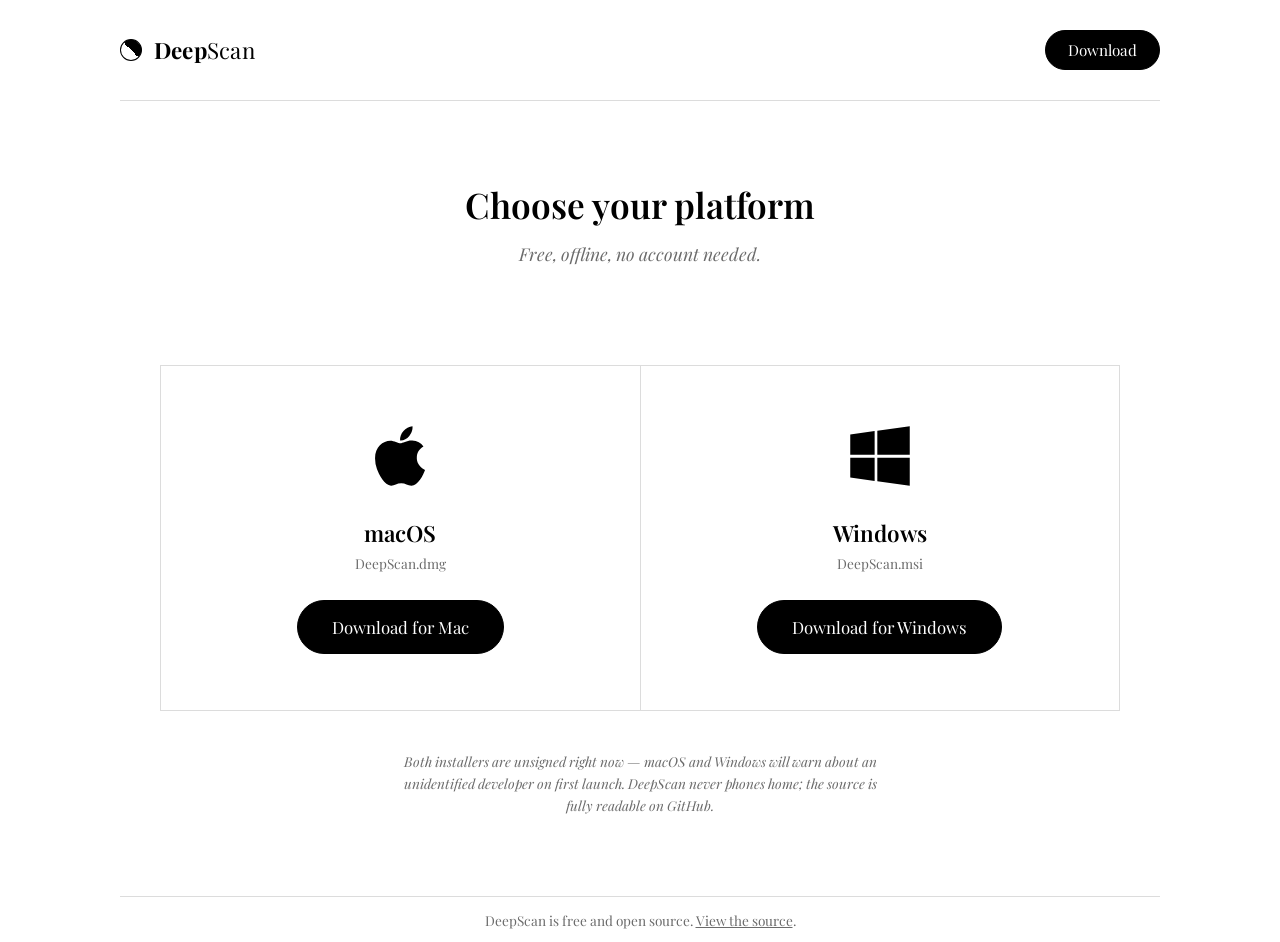
==== download.html @ e8c1fde6 "Add DeepScan showcase site: home + download pages Static black-and-white marketing site, separate fr" ====
<!DOCTYPE html>
<html lang="en">
<head>
<meta charset="UTF-8" />
<meta name="viewport" content="width=device-width, initial-scale=1.0" />
<title>Download DeepScan</title>
<meta name="description" content="Download DeepScan for macOS or Windows — free, local, offline file search." />

<link rel="icon" href="data:image/svg+xml,%3Csvg xmlns='http://www.w3.org/2000/svg' viewBox='0 0 32 32'%3E%3Ccircle cx='16' cy='16' r='14' fill='white' stroke='black' stroke-width='2'/%3E%3Cpath d='M16 2 A14 14 0 0 1 16 30 Z' fill='black'/%3E%3C/svg%3E" />

<link rel="preconnect" href="https://fonts.googleapis.com" />
<link rel="preconnect" href="https://fonts.gstatic.com" crossorigin />
<link href="https://fonts.googleapis.com/css2?family=Playfair+Display:ital,wght@0,400;0,600;0,700;1,400;1,500&display=swap" rel="stylesheet" />
<link rel="stylesheet" href="style.css" />
</head>
<body>

<nav class="site-nav wrap">
  <a class="brand" href="/">
    <span class="glyph" aria-hidden="true"></span>
    <span class="wordmark"><span class="bold">Deep</span><span class="light">Scan</span></span>
  </a>
  <a class="nav-download" href="/download">Download</a>
</nav>

<header class="download-hero wrap">
  <h1>Choose your platform</h1>
  <p>Free, offline, no account needed.</p>
</header>

<section class="wrap">
  <div class="platform-grid">
    <div class="platform-card" id="card-mac">
      <svg class="os-icon" viewBox="0 0 384 512" aria-hidden="true">
        <path fill="black" d="M318.7 268.7c-.2-36.7 16.4-64.4 50-84.8-18.8-26.9-47.2-41.7-84.7-44.6-35.5-2.8-74.3 20.7-88.5 20.7-15 0-49.4-19.7-76-19.7C63.3 141.2 4 184.8 4 273.5q0 39.3 14.4 81.2c12.8 36.7 59 126.7 107.2 125.2 25.2-.6 43-17.9 75.8-17.9 31.8 0 48.3 17.9 76.4 17.9 48.6-.7 90.4-82.5 102.6-119.3-65.2-30.7-61.7-90-61.7-91.9zm-56.6-164.2c27.3-32.4 24.8-61.9 24-72.5-24.1 1.4-52 16.4-67.9 34.9-17.5 19.8-27.8 44.3-25.6 71.9 26.1 2 49.9-11.4 69.5-34.3z"/>
      </svg>
      <h2>macOS</h2>
      <p class="os-sub">DeepScan.dmg</p>
      <a class="btn btn-primary" href="https://github.com/izaan-cell/DeepScan/releases/latest/download/DeepScan.dmg">Download for Mac</a>
    </div>

    <div class="platform-card" id="card-windows">
      <svg class="os-icon" viewBox="0 0 448 512" aria-hidden="true">
        <path fill="black" d="M0 93.7l183.6-25.3v177.4H0V93.7zm0 324.6l183.6 25.3V268.4H0v149.9zm203.8 28L448 480V268.4H203.8v177.9zm0-380.6v180.1H448V32L203.8 65.7z"/>
      </svg>
      <h2>Windows</h2>
      <p class="os-sub">DeepScan.msi</p>
      <a class="btn btn-primary" href="https://github.com/izaan-cell/DeepScan/releases/latest/download/DeepScan.msi">Download for Windows</a>
    </div>
  </div>

  <p class="download-note">Both installers are unsigned right now — macOS and Windows will
  warn about an unidentified developer on first launch. DeepScan never phones home; the
  source is fully readable on GitHub.</p>
</section>

<footer class="wrap">
  <p>DeepScan is free and open source. <a href="https://github.com/izaan-cell/DeepScan">View the source</a>.</p>
</footer>

<script src="app.js"></script>
</body>
</html>
---- style.css ----
/* DeepScan showcase site — strict black & white, literary-editorial. */

:root {
  --ink: #000000;
  --paper: #ffffff;
  --rule: #dcdcdc;
  --gray-mid: #6b6b6b;
  --serif: "Playfair Display", Georgia, "Times New Roman", serif;
}

* { box-sizing: border-box; }

html, body {
  margin: 0;
  padding: 0;
  background: var(--paper);
  color: var(--ink);
  font-family: var(--serif);
  -webkit-font-smoothing: antialiased;
}

a { color: inherit; }

.wrap {
  max-width: 1040px;
  margin: 0 auto;
  padding: 0 40px;
}

/* ---------- Nav ---------- */

nav.site-nav {
  display: flex;
  align-items: center;
  justify-content: space-between;
  padding: 30px 0;
  border-bottom: 1px solid var(--rule);
}

.brand {
  display: flex;
  align-items: center;
  gap: 12px;
  text-decoration: none;
}

.brand .glyph {
  width: 22px;
  height: 22px;
  border-radius: 50%;
  border: 1.5px solid var(--ink);
  background: conic-gradient(var(--ink) 0deg 180deg, var(--paper) 180deg 360deg);
  transform: rotate(-45deg);
  flex-shrink: 0;
}

.brand .wordmark {
  font-size: 1.4rem;
  letter-spacing: 0.01em;
}

.brand .wordmark .light { font-weight: 400; }
.brand .wordmark .bold { font-weight: 700; }

.nav-download {
  font-family: var(--serif);
  font-size: 0.95rem;
  padding: 9px 22px;
  border: 1px solid var(--ink);
  background: var(--ink);
  color: var(--paper);
  text-decoration: none;
  border-radius: 999px;
  transition: background-color 0.15s ease, color 0.15s ease;
}

.nav-download:hover {
  background: var(--paper);
  color: var(--ink);
}

/* ---------- Hero ---------- */

.hero {
  padding: 110px 0 90px;
  text-align: center;
}

.hero h1 {
  font-size: 3.4rem;
  font-weight: 600;
  line-height: 1.1;
  margin: 0 0 22px;
  letter-spacing: -0.01em;
}

.hero .lede {
  font-size: 1.3rem;
  font-style: italic;
  color: var(--gray-mid);
  max-width: 560px;
  margin: 0 auto 40px;
  line-height: 1.5;
}

.cta-row {
  display: flex;
  justify-content: center;
  gap: 16px;
}

.btn {
  display: inline-block;
  font-family: var(--serif);
  font-size: 1.05rem;
  padding: 15px 34px;
  text-decoration: none;
  border-radius: 999px;
  border: 1px solid var(--ink);
  transition: background-color 0.15s ease, color 0.15s ease;
}

.btn-primary {
  background: var(--ink);
  color: var(--paper);
}
.btn-primary:hover {
  background: var(--paper);
  color: var(--ink);
}

.btn-secondary {
  background: var(--paper);
  color: var(--ink);
}
.btn-secondary:hover {
  background: var(--ink);
  color: var(--paper);
}

.hero .fine-print {
  margin-top: 22px;
  font-size: 0.85rem;
  color: var(--gray-mid);
  font-style: italic;
}

/* ---------- Feature strip ---------- */

.features {
  border-top: 1px solid var(--rule);
  padding: 80px 0;
  display: grid;
  grid-template-columns: repeat(3, 1fr);
  gap: 48px;
  text-align: center;
}

.feature h3 {
  font-size: 1.2rem;
  font-weight: 600;
  margin: 0 0 10px;
}

.feature p {
  font-size: 0.95rem;
  color: var(--gray-mid);
  line-height: 1.6;
  margin: 0;
}

/* ---------- Footer ---------- */

footer {
  border-top: 1px solid var(--rule);
  padding: 32px 0;
  text-align: center;
  font-size: 0.85rem;
  color: var(--gray-mid);
}

footer a { text-decoration: underline; }

/* ---------- Download page ---------- */

.download-hero {
  text-align: center;
  padding: 80px 0 40px;
}

.download-hero h1 {
  font-size: 2.2rem;
  font-weight: 600;
  margin: 0 0 14px;
}

.download-hero p {
  color: var(--gray-mid);
  font-style: italic;
  font-size: 1.1rem;
  margin: 0;
}

.platform-grid {
  display: grid;
  grid-template-columns: 1fr 1fr;
  gap: 1px;
  background: var(--rule);
  border: 1px solid var(--rule);
  margin: 60px 0 40px;
}

.platform-card {
  background: var(--paper);
  padding: 56px 40px;
  text-align: center;
  display: flex;
  flex-direction: column;
  align-items: center;
}

.platform-card .os-icon {
  width: 68px;
  height: 68px;
  margin-bottom: 28px;
}

.platform-card h2 {
  font-size: 1.4rem;
  font-weight: 600;
  margin: 0 0 6px;
}

.platform-card .os-sub {
  font-size: 0.85rem;
  color: var(--gray-mid);
  margin: 0 0 28px;
}

.platform-card.is-detected {
  position: relative;
}

.platform-card.is-detected::before {
  content: "recommended for your device";
  position: absolute;
  top: 18px;
  left: 50%;
  transform: translateX(-50%);
  font-size: 0.7rem;
  font-style: italic;
  color: var(--gray-mid);
}

.download-note {
  text-align: center;
  font-size: 0.85rem;
  color: var(--gray-mid);
  font-style: italic;
  max-width: 480px;
  margin: 0 auto 80px;
  line-height: 1.6;
}

@media (max-width: 640px) {
  .hero h1 { font-size: 2.4rem; }
  .features { grid-template-columns: 1fr; }
  .platform-grid { grid-template-columns: 1fr; }
}
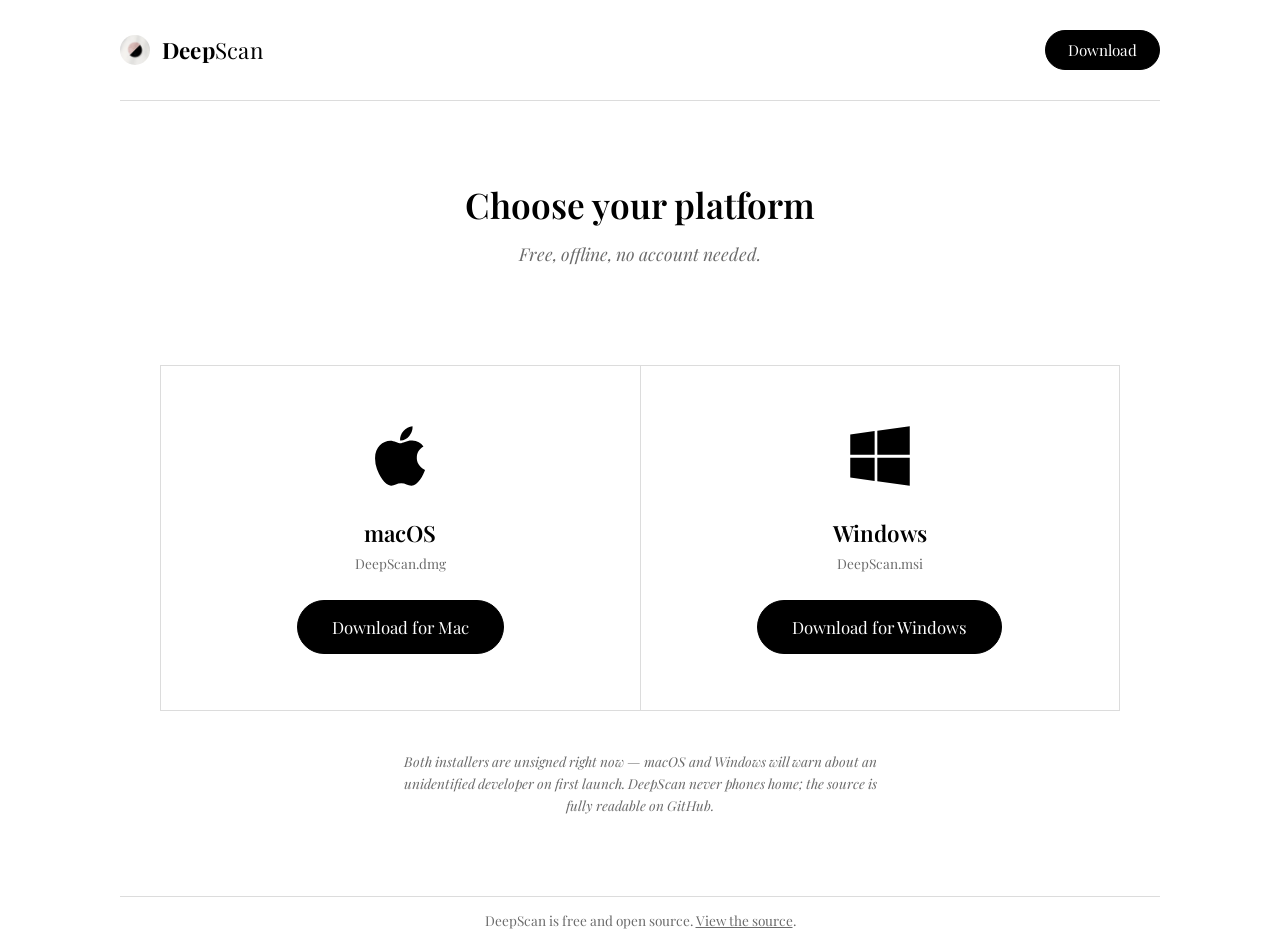
==== commit f2f546bd: "Use real DeepScan logo, expand homepage into a longer scroll - Swap the CSS glyph placeholder for th" ====
--- a/download.html
+++ b/download.html
@@ -6,7 +6,7 @@
 <title>Download DeepScan</title>
 <meta name="description" content="Download DeepScan for macOS or Windows — free, local, offline file search." />
 
-<link rel="icon" href="data:image/svg+xml,%3Csvg xmlns='http://www.w3.org/2000/svg' viewBox='0 0 32 32'%3E%3Ccircle cx='16' cy='16' r='14' fill='white' stroke='black' stroke-width='2'/%3E%3Cpath d='M16 2 A14 14 0 0 1 16 30 Z' fill='black'/%3E%3C/svg%3E" />
+<link rel="icon" type="image/png" href="/assets/favicon.png" />
 
 <link rel="preconnect" href="https://fonts.googleapis.com" />
 <link rel="preconnect" href="https://fonts.gstatic.com" crossorigin />
@@ -17,7 +17,7 @@
 
 <nav class="site-nav wrap">
   <a class="brand" href="/">
-    <span class="glyph" aria-hidden="true"></span>
+    <img class="brand-logo" src="/assets/deepscan-logo.png" alt="DeepScan" />
     <span class="wordmark"><span class="bold">Deep</span><span class="light">Scan</span></span>
   </a>
   <a class="nav-download" href="/download">Download</a>
@@ -36,7 +36,7 @@
       </svg>
       <h2>macOS</h2>
       <p class="os-sub">DeepScan.dmg</p>
-      <a class="btn btn-primary" href="https://github.com/izaan-cell/DeepScan/releases/latest/download/DeepScan.dmg">Download for Mac</a>
+      <a class="btn btn-primary" href="https://github.com/izaan-cell/DeepScan/releases/latest/download/DeepScan.dmg" download>Download for Mac</a>
     </div>
 
     <div class="platform-card" id="card-windows">
@@ -45,7 +45,7 @@
       </svg>
       <h2>Windows</h2>
       <p class="os-sub">DeepScan.msi</p>
-      <a class="btn btn-primary" href="https://github.com/izaan-cell/DeepScan/releases/latest/download/DeepScan.msi">Download for Windows</a>
+      <a class="btn btn-primary" href="https://github.com/izaan-cell/DeepScan/releases/latest/download/DeepScan.msi" download>Download for Windows</a>
     </div>
   </div>
 
--- a/style.css
+++ b/style.css
@@ -44,14 +44,12 @@
   text-decoration: none;
 }
 
-.brand .glyph {
-  width: 22px;
-  height: 22px;
+.brand-logo {
+  width: 30px;
+  height: 30px;
   border-radius: 50%;
-  border: 1.5px solid var(--ink);
-  background: conic-gradient(var(--ink) 0deg 180deg, var(--paper) 180deg 360deg);
-  transform: rotate(-45deg);
   flex-shrink: 0;
+  object-fit: cover;
 }
 
 .brand .wordmark {
@@ -82,8 +80,16 @@
 /* ---------- Hero ---------- */
 
 .hero {
-  padding: 110px 0 90px;
-  text-align: center;
+  padding: 90px 0 90px;
+  text-align: center;
+}
+
+.hero-logo {
+  width: 120px;
+  height: 120px;
+  border-radius: 50%;
+  object-fit: cover;
+  margin-bottom: 36px;
 }
 
 .hero h1 {
@@ -145,6 +151,104 @@
   font-style: italic;
 }
 
+/* ---------- Section title ---------- */
+
+.section-title {
+  text-align: center;
+  font-size: 1.9rem;
+  font-weight: 600;
+  margin: 0 0 56px;
+}
+
+/* ---------- How it works ---------- */
+
+.how {
+  padding: 90px 0;
+  border-top: 1px solid var(--rule);
+}
+
+.how-steps {
+  display: grid;
+  grid-template-columns: repeat(3, 1fr);
+  gap: 48px;
+}
+
+.how-step {
+  text-align: center;
+}
+
+.step-num {
+  display: block;
+  font-size: 0.85rem;
+  color: var(--gray-mid);
+  font-style: italic;
+  margin-bottom: 14px;
+}
+
+.how-step h3 {
+  font-size: 1.2rem;
+  font-weight: 600;
+  margin: 0 0 10px;
+}
+
+.how-step p {
+  font-size: 0.95rem;
+  color: var(--gray-mid);
+  line-height: 1.6;
+  margin: 0;
+}
+
+/* ---------- File types ---------- */
+
+.filetypes {
+  padding: 90px 0;
+  border-top: 1px solid var(--rule);
+  text-align: center;
+}
+
+.pill-row {
+  display: flex;
+  flex-wrap: wrap;
+  justify-content: center;
+  gap: 14px;
+}
+
+.pill {
+  font-size: 0.95rem;
+  padding: 10px 22px;
+  border: 1px solid var(--ink);
+  border-radius: 999px;
+}
+
+/* ---------- Privacy ---------- */
+
+.privacy {
+  padding: 90px 0;
+  border-top: 1px solid var(--rule);
+  text-align: center;
+}
+
+.privacy-copy {
+  max-width: 640px;
+  margin: 0 auto;
+  font-size: 1.1rem;
+  line-height: 1.7;
+  color: var(--gray-mid);
+  font-style: italic;
+}
+
+/* ---------- Closing CTA ---------- */
+
+.closing {
+  padding: 90px 0 100px;
+  border-top: 1px solid var(--rule);
+  text-align: center;
+}
+
+.closing .lede {
+  margin-bottom: 32px;
+}
+
 /* ---------- Feature strip ---------- */
 
 .features {
@@ -173,10 +277,18 @@
 
 footer {
   border-top: 1px solid var(--rule);
-  padding: 32px 0;
-  text-align: center;
-  font-size: 0.85rem;
-  color: var(--gray-mid);
+  padding: 40px 0;
+  text-align: center;
+  font-size: 0.85rem;
+  color: var(--gray-mid);
+}
+
+.footer-logo {
+  width: 34px;
+  height: 34px;
+  border-radius: 50%;
+  object-fit: cover;
+  margin-bottom: 16px;
 }
 
 footer a { text-decoration: underline; }
@@ -265,5 +377,6 @@
 @media (max-width: 640px) {
   .hero h1 { font-size: 2.4rem; }
   .features { grid-template-columns: 1fr; }
+  .how-steps { grid-template-columns: 1fr; }
   .platform-grid { grid-template-columns: 1fr; }
 }
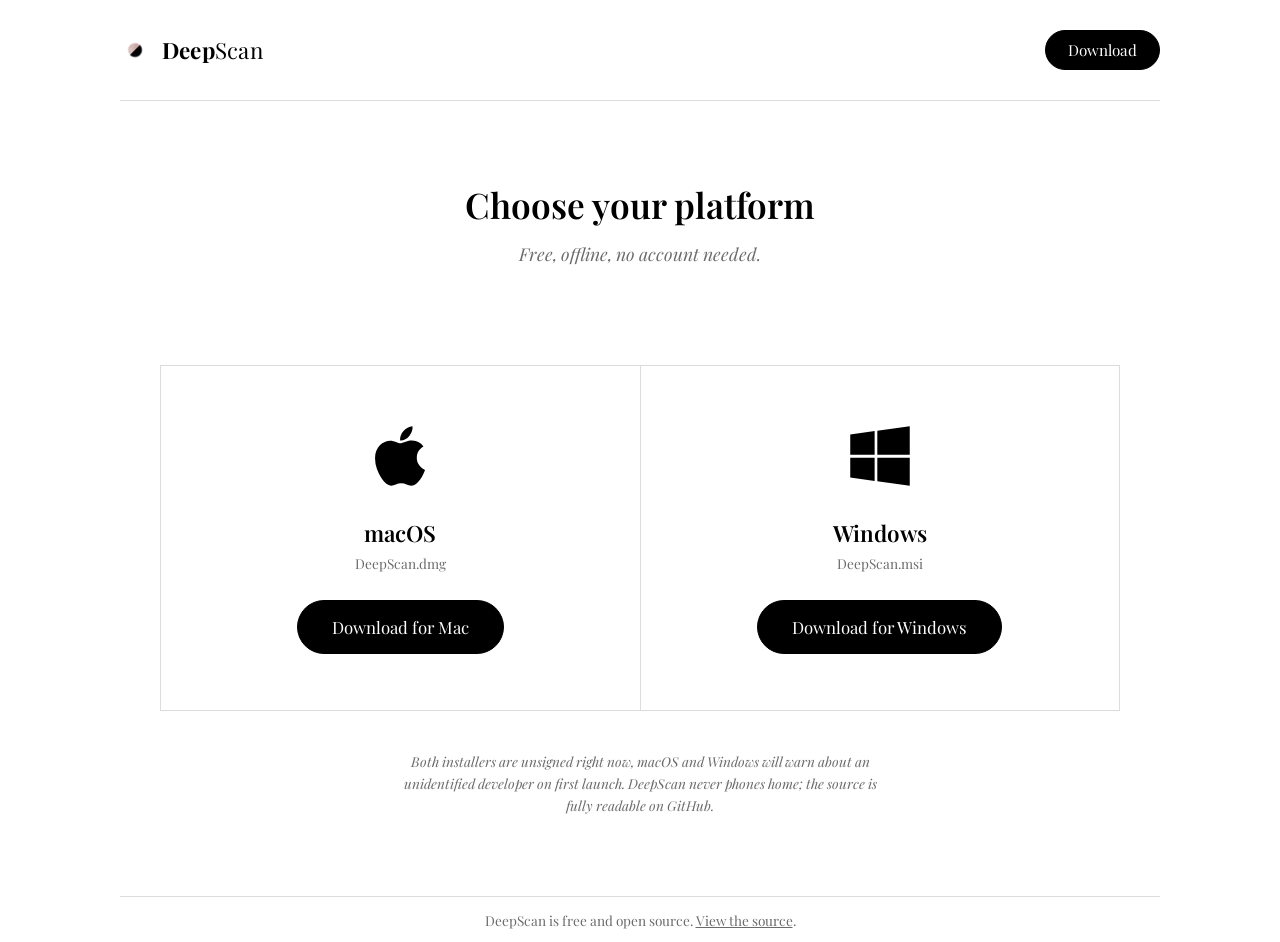
==== commit af6421d2: "Fix logo shadow artifact, drop offline-bragging copy, add dmg download - Logo: color-fuzz keying was" ====
--- a/download.html
+++ b/download.html
@@ -4,7 +4,7 @@
 <meta charset="UTF-8" />
 <meta name="viewport" content="width=device-width, initial-scale=1.0" />
 <title>Download DeepScan</title>
-<meta name="description" content="Download DeepScan for macOS or Windows — free, local, offline file search." />
+<meta name="description" content="Download DeepScan for macOS or Windows, a free AI search app for your files." />
 
 <link rel="icon" type="image/png" href="/assets/favicon.png" />
 
@@ -36,7 +36,12 @@
       </svg>
       <h2>macOS</h2>
       <p class="os-sub">DeepScan.dmg</p>
-      <a class="btn btn-primary" href="https://github.com/izaan-cell/DeepScan/releases/latest/download/DeepScan.dmg" download>Download for Mac</a>
+      <!-- Temporary: served same-origin from downloads/ while this build has
+           no bundled models (small enough for git). Once a real
+           model-bundled build exists, pull the file from the repo and point
+           this back at the GitHub Releases URL:
+           https://github.com/izaan-cell/DeepScan/releases/latest/download/DeepScan.dmg -->
+      <a class="btn btn-primary" href="/downloads/DeepScan.dmg" download>Download for Mac</a>
     </div>
 
     <div class="platform-card" id="card-windows">
@@ -49,7 +54,7 @@
     </div>
   </div>
 
-  <p class="download-note">Both installers are unsigned right now — macOS and Windows will
+  <p class="download-note">Both installers are unsigned right now, macOS and Windows will
   warn about an unidentified developer on first launch. DeepScan never phones home; the
   source is fully readable on GitHub.</p>
 </section>
--- a/style.css
+++ b/style.css
@@ -1,4 +1,4 @@
-/* DeepScan showcase site — strict black & white, literary-editorial. */
+/* DeepScan showcase site, strict black & white, literary-editorial. */
 
 :root {
   --ink: #000000;
@@ -220,15 +220,15 @@
   border-radius: 999px;
 }
 
-/* ---------- Privacy ---------- */
-
-.privacy {
+/* ---------- Examples ---------- */
+
+.examples {
   padding: 90px 0;
   border-top: 1px solid var(--rule);
   text-align: center;
 }
 
-.privacy-copy {
+.examples-copy {
   max-width: 640px;
   margin: 0 auto;
   font-size: 1.1rem;
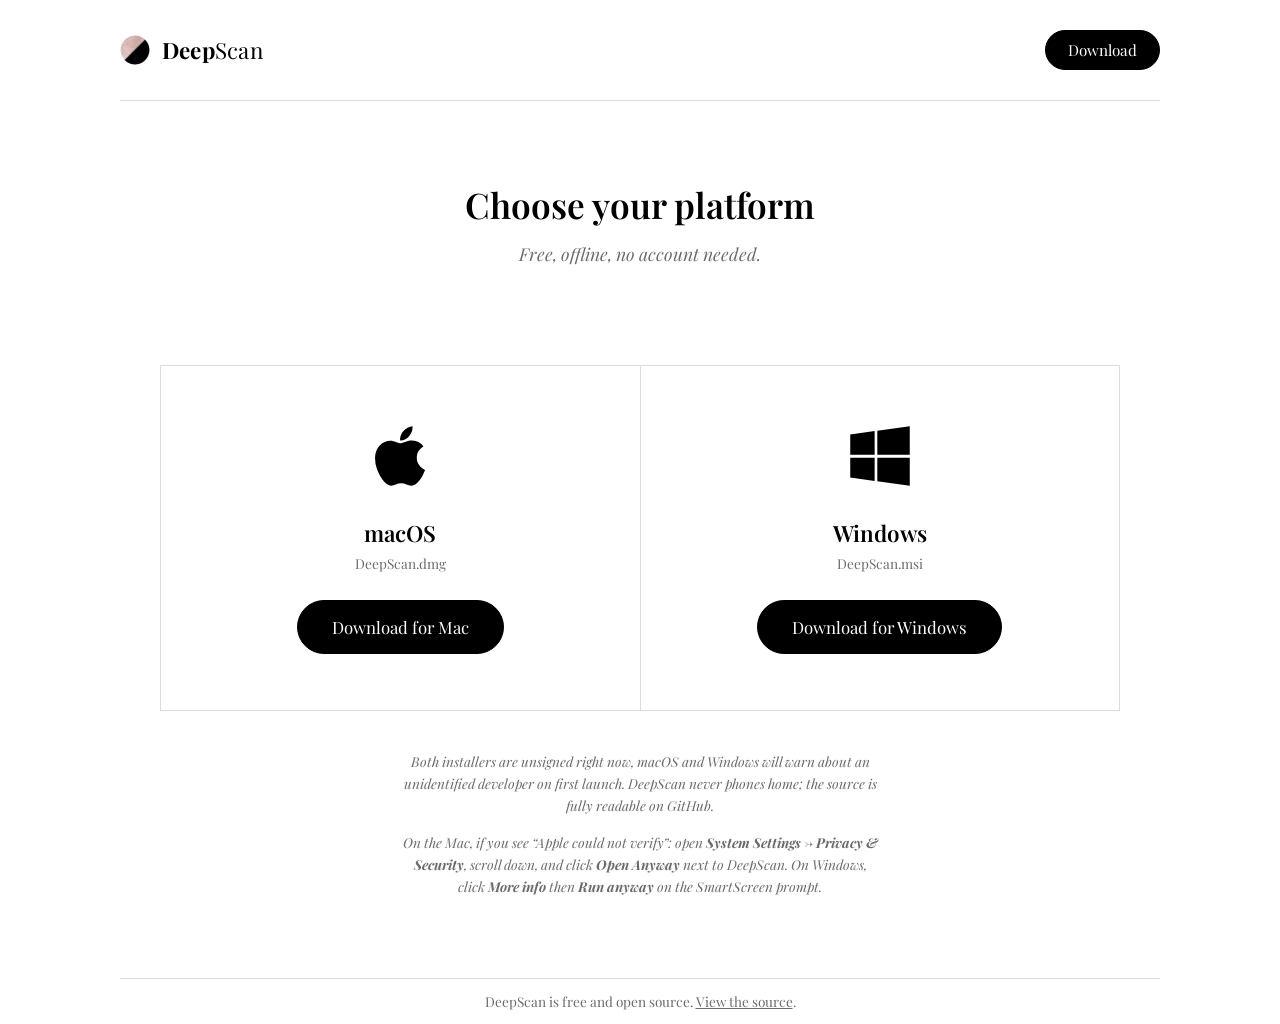
==== commit 7b55bb2c: "Update Gatekeeper bypass instructions for current macOS The old "right-click the app, choose Open" t" ====
--- a/download.html
+++ b/download.html
@@ -57,6 +57,11 @@
   <p class="download-note">Both installers are unsigned right now, macOS and Windows will
   warn about an unidentified developer on first launch. DeepScan never phones home; the
   source is fully readable on GitHub.</p>
+
+  <p class="download-note">On the Mac, if you see &ldquo;Apple could not verify&rdquo;: open
+  <strong>System Settings &rarr; Privacy &amp; Security</strong>, scroll down, and click
+  <strong>Open Anyway</strong> next to DeepScan. On Windows, click <strong>More info</strong>
+  then <strong>Run anyway</strong> on the SmartScreen prompt.</p>
 </section>
 
 <footer class="wrap">
--- a/style.css
+++ b/style.css
@@ -370,8 +370,12 @@
   color: var(--gray-mid);
   font-style: italic;
   max-width: 480px;
-  margin: 0 auto 80px;
+  margin: 0 auto 16px;
   line-height: 1.6;
+}
+
+.download-note:last-of-type {
+  margin-bottom: 80px;
 }
 
 @media (max-width: 640px) {
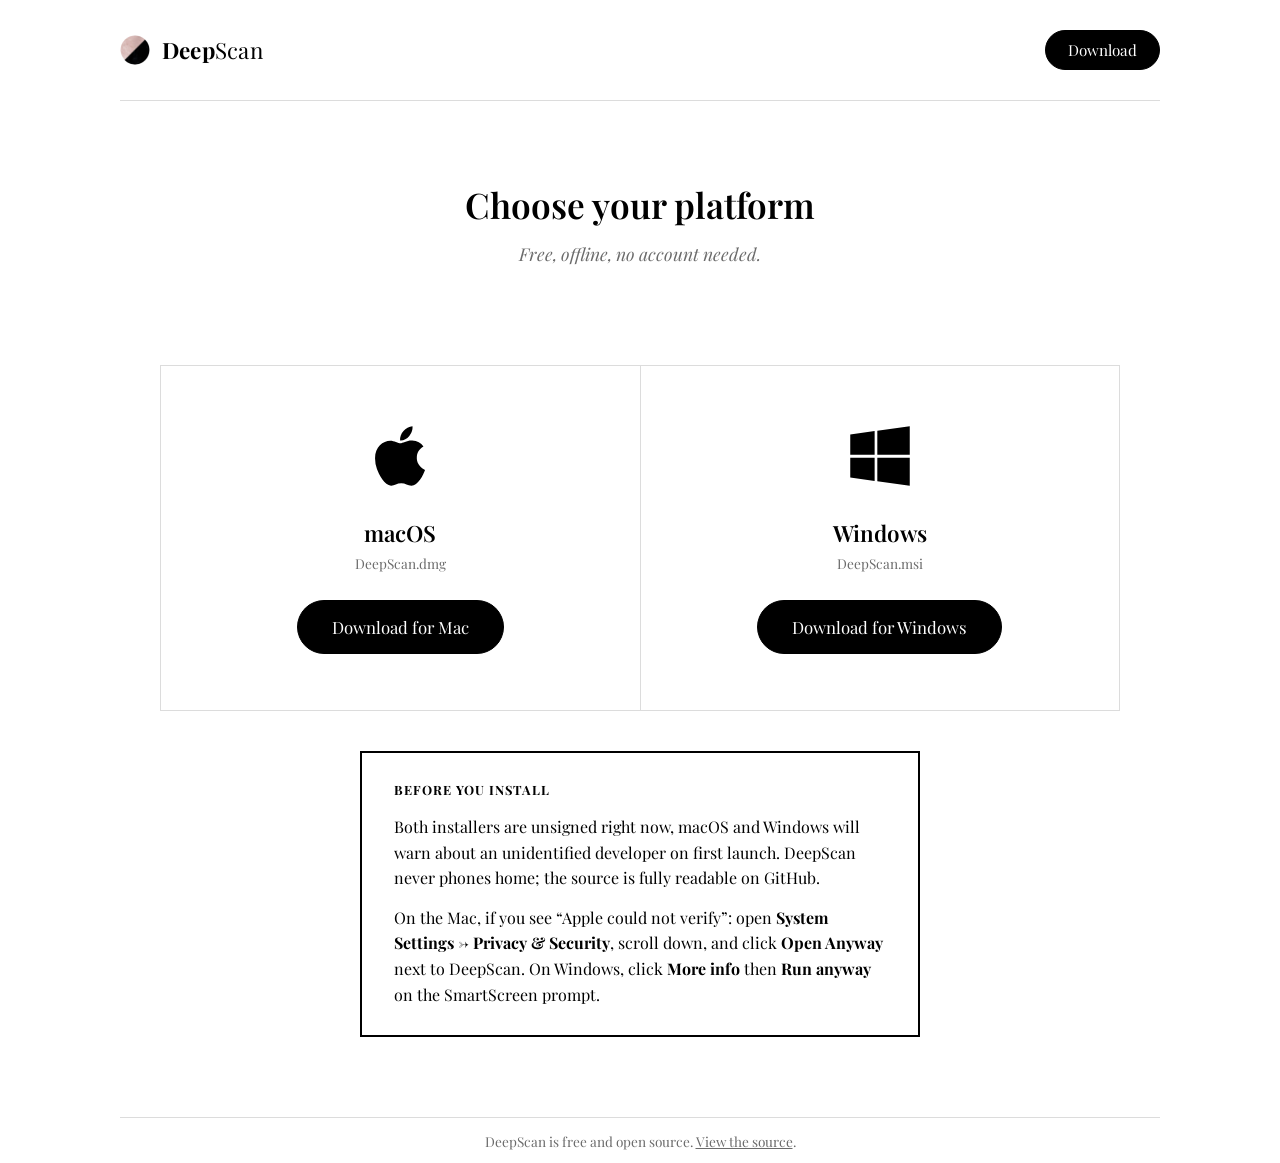
==== commit 535e969d: "Make the install-warning notice actually visible Was faint italic gray fine-print easy to skim past." ====
--- a/download.html
+++ b/download.html
@@ -54,14 +54,16 @@
     </div>
   </div>
 
-  <p class="download-note">Both installers are unsigned right now, macOS and Windows will
-  warn about an unidentified developer on first launch. DeepScan never phones home; the
-  source is fully readable on GitHub.</p>
-
-  <p class="download-note">On the Mac, if you see &ldquo;Apple could not verify&rdquo;: open
-  <strong>System Settings &rarr; Privacy &amp; Security</strong>, scroll down, and click
-  <strong>Open Anyway</strong> next to DeepScan. On Windows, click <strong>More info</strong>
-  then <strong>Run anyway</strong> on the SmartScreen prompt.</p>
+  <div class="install-notice">
+    <p class="notice-label">Before you install</p>
+    <p>Both installers are unsigned right now, macOS and Windows will warn about an
+    unidentified developer on first launch. DeepScan never phones home; the source is
+    fully readable on GitHub.</p>
+    <p>On the Mac, if you see &ldquo;Apple could not verify&rdquo;: open
+    <strong>System Settings &rarr; Privacy &amp; Security</strong>, scroll down, and click
+    <strong>Open Anyway</strong> next to DeepScan. On Windows, click <strong>More info</strong>
+    then <strong>Run anyway</strong> on the SmartScreen prompt.</p>
+  </div>
 </section>
 
 <footer class="wrap">
--- a/style.css
+++ b/style.css
@@ -364,18 +364,35 @@
   color: var(--gray-mid);
 }
 
-.download-note {
-  text-align: center;
-  font-size: 0.85rem;
-  color: var(--gray-mid);
-  font-style: italic;
-  max-width: 480px;
-  margin: 0 auto 16px;
+.install-notice {
+  max-width: 560px;
+  margin: 0 auto 80px;
+  border: 2px solid var(--ink);
+  padding: 28px 32px;
+}
+
+.notice-label {
+  margin: 0 0 16px;
+  font-size: 0.8rem;
+  font-weight: 700;
+  letter-spacing: 0.08em;
+  text-transform: uppercase;
+  font-style: normal;
+}
+
+.install-notice p:not(.notice-label) {
+  font-size: 1rem;
+  color: var(--ink);
   line-height: 1.6;
-}
-
-.download-note:last-of-type {
-  margin-bottom: 80px;
+  margin: 0 0 14px;
+}
+
+.install-notice p:last-child {
+  margin-bottom: 0;
+}
+
+.install-notice strong {
+  font-weight: 700;
 }
 
 @media (max-width: 640px) {
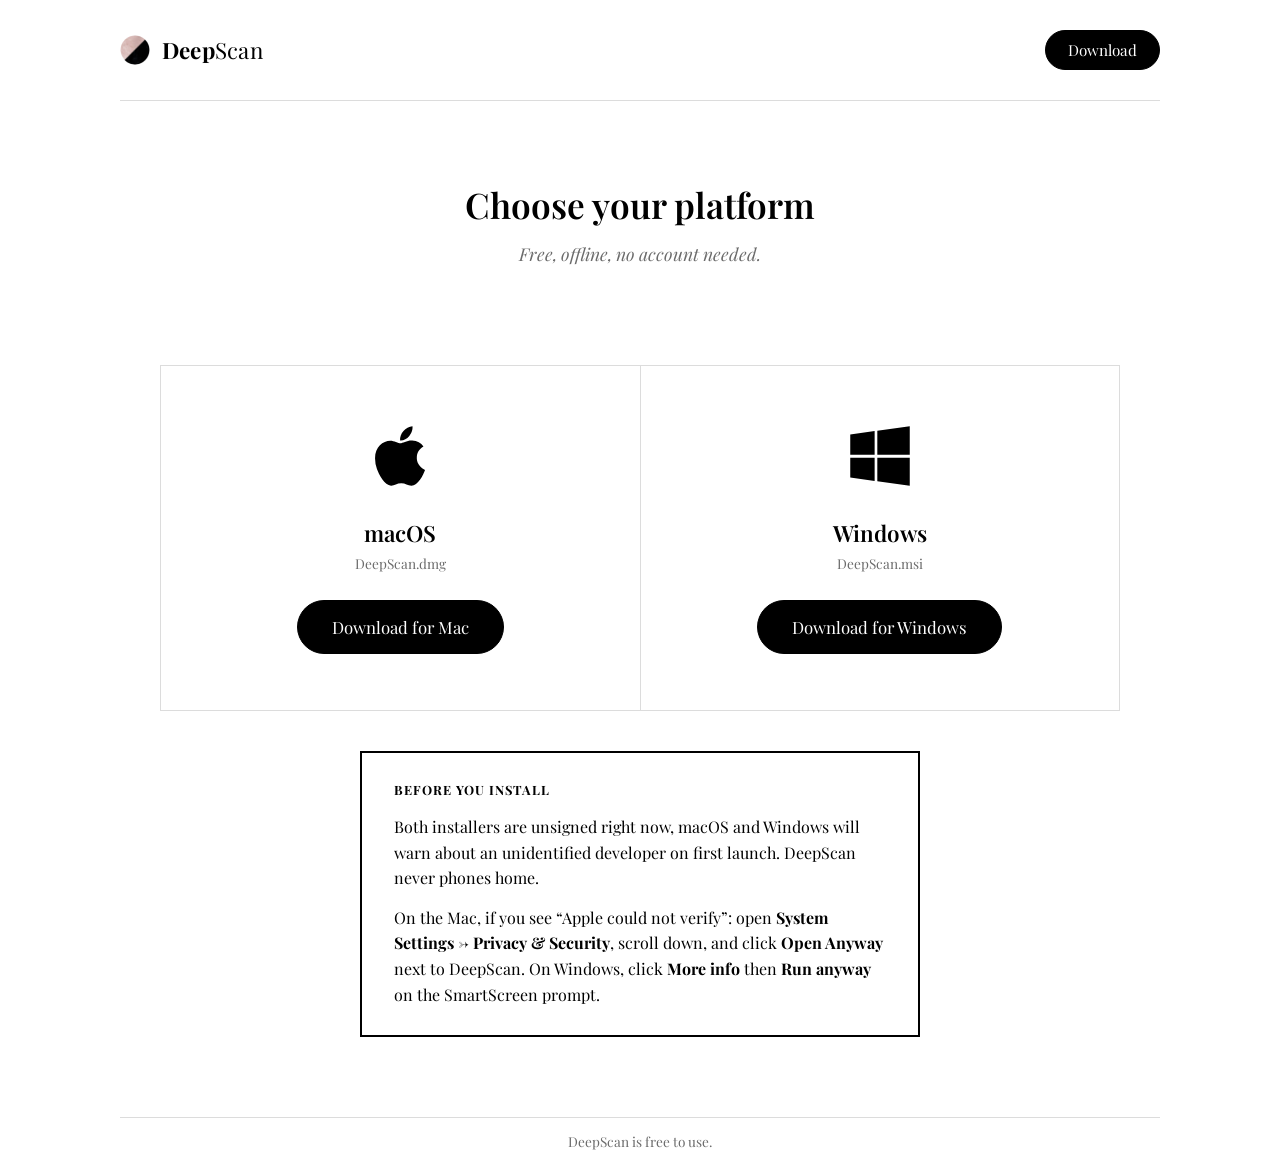
==== commit 8aa72f22: "Point download buttons at the public releases repo, drop open-source messaging The Mac/Windows downl" ====
--- a/download.html
+++ b/download.html
@@ -36,12 +36,7 @@
       </svg>
       <h2>macOS</h2>
       <p class="os-sub">DeepScan.dmg</p>
-      <!-- Temporary: served same-origin from downloads/ while this build has
-           no bundled models (small enough for git). Once a real
-           model-bundled build exists, pull the file from the repo and point
-           this back at the GitHub Releases URL:
-           https://github.com/izaan-cell/DeepScan/releases/latest/download/DeepScan.dmg -->
-      <a class="btn btn-primary" href="/downloads/DeepScan.dmg" download>Download for Mac</a>
+      <a class="btn btn-primary" href="https://github.com/izaan-cell/DeepScan-Releases/releases/latest/download/DeepScan.dmg" download>Download for Mac</a>
     </div>
 
     <div class="platform-card" id="card-windows">
@@ -50,15 +45,14 @@
       </svg>
       <h2>Windows</h2>
       <p class="os-sub">DeepScan.msi</p>
-      <a class="btn btn-primary" href="https://github.com/izaan-cell/DeepScan/releases/latest/download/DeepScan.msi" download>Download for Windows</a>
+      <a class="btn btn-primary" href="https://github.com/izaan-cell/DeepScan-Releases/releases/latest/download/DeepScan.msi" download>Download for Windows</a>
     </div>
   </div>
 
   <div class="install-notice">
     <p class="notice-label">Before you install</p>
     <p>Both installers are unsigned right now, macOS and Windows will warn about an
-    unidentified developer on first launch. DeepScan never phones home; the source is
-    fully readable on GitHub.</p>
+    unidentified developer on first launch. DeepScan never phones home.</p>
     <p>On the Mac, if you see &ldquo;Apple could not verify&rdquo;: open
     <strong>System Settings &rarr; Privacy &amp; Security</strong>, scroll down, and click
     <strong>Open Anyway</strong> next to DeepScan. On Windows, click <strong>More info</strong>
@@ -67,7 +61,7 @@
 </section>
 
 <footer class="wrap">
-  <p>DeepScan is free and open source. <a href="https://github.com/izaan-cell/DeepScan">View the source</a>.</p>
+  <p>DeepScan is free to use.</p>
 </footer>
 
 <script src="app.js"></script>
--- a/style.css
+++ b/style.css
@@ -185,6 +185,26 @@
   margin-bottom: 14px;
 }
 
+/* Square, self-looping demo clip per step — muted autoplay video instead
+   of an actual .gif file: same "just replays by itself" effect the eye
+   sees, at a fraction of the file size and with far less banding/noise
+   than GIF's 256-color palette. */
+.how-step-media {
+  aspect-ratio: 1 / 1;
+  width: 100%;
+  margin: 4px 0 18px;
+  border: 1px solid var(--rule-strong);
+  background: var(--gray-soft);
+  overflow: hidden;
+}
+
+.how-step-media video {
+  display: block;
+  width: 100%;
+  height: 100%;
+  object-fit: cover;
+}
+
 .how-step h3 {
   font-size: 1.2rem;
   font-weight: 600;
@@ -288,6 +308,7 @@
   height: 34px;
   border-radius: 50%;
   object-fit: cover;
+  margin-top: 16px;
   margin-bottom: 16px;
 }
 
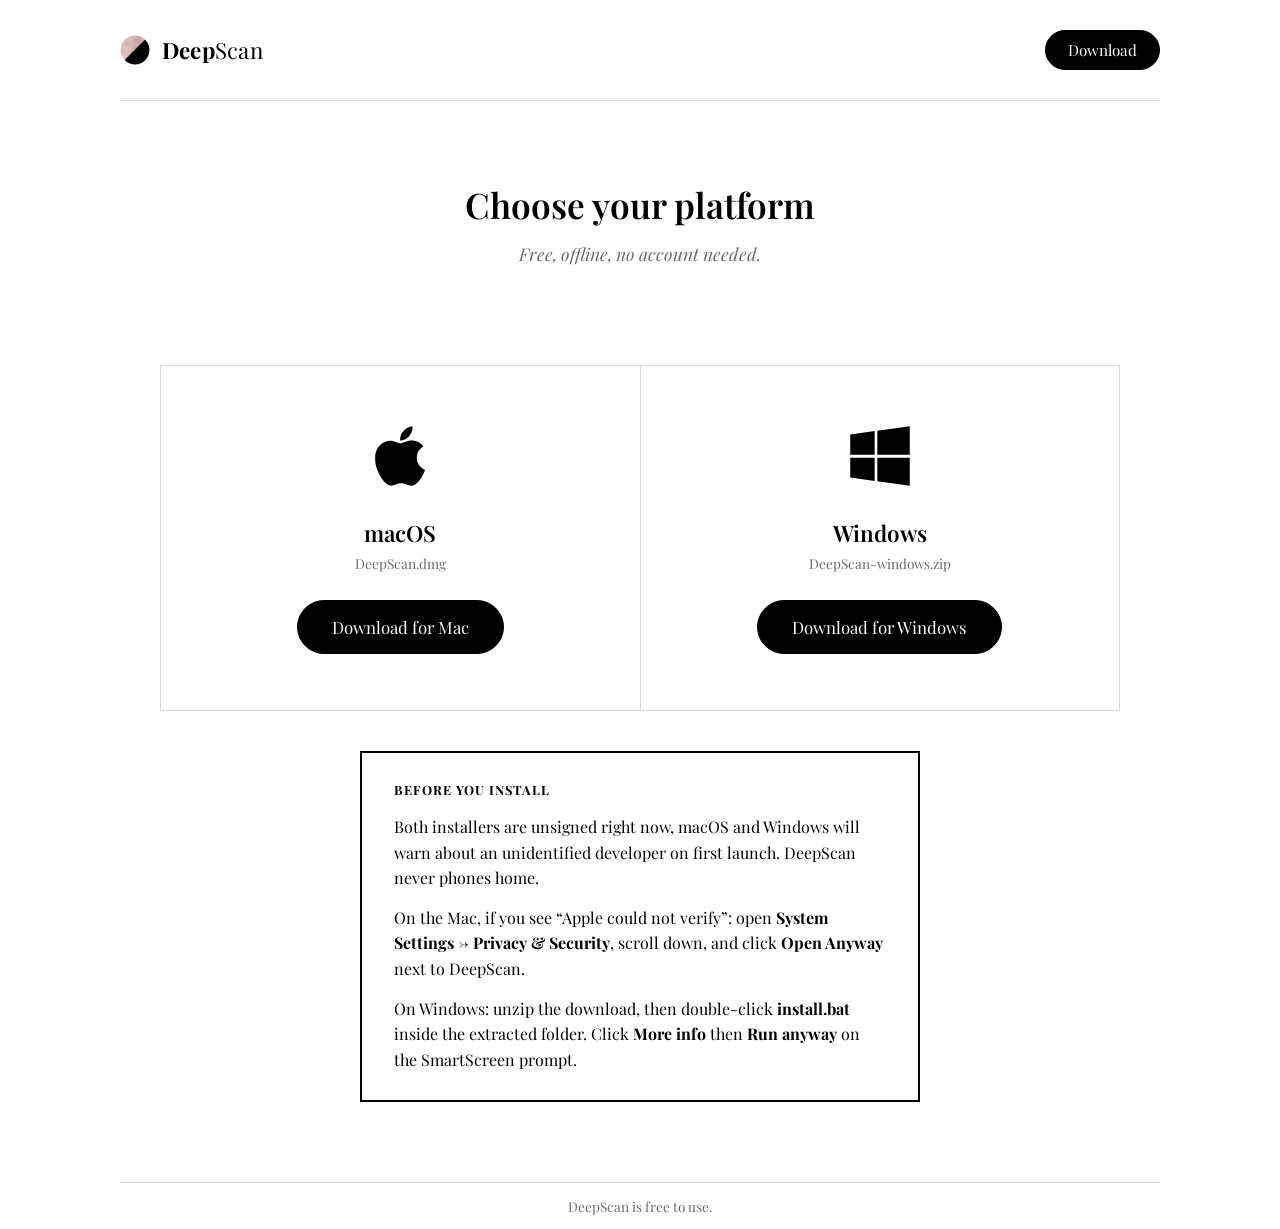
==== commit 98925612: "Fix Windows download link still pointing at the retired MSI installer The MSI/WiX installer was reti" ====
--- a/download.html
+++ b/download.html
@@ -44,8 +44,8 @@
         <path fill="black" d="M0 93.7l183.6-25.3v177.4H0V93.7zm0 324.6l183.6 25.3V268.4H0v149.9zm203.8 28L448 480V268.4H203.8v177.9zm0-380.6v180.1H448V32L203.8 65.7z"/>
       </svg>
       <h2>Windows</h2>
-      <p class="os-sub">DeepScan.msi</p>
-      <a class="btn btn-primary" href="https://github.com/izaan-cell/DeepScan-Releases/releases/latest/download/DeepScan.msi" download>Download for Windows</a>
+      <p class="os-sub">DeepScan-windows.zip</p>
+      <a class="btn btn-primary" href="https://github.com/izaan-cell/DeepScan-Releases/releases/latest/download/DeepScan-windows.zip" download>Download for Windows</a>
     </div>
   </div>
 
@@ -55,8 +55,10 @@
     unidentified developer on first launch. DeepScan never phones home.</p>
     <p>On the Mac, if you see &ldquo;Apple could not verify&rdquo;: open
     <strong>System Settings &rarr; Privacy &amp; Security</strong>, scroll down, and click
-    <strong>Open Anyway</strong> next to DeepScan. On Windows, click <strong>More info</strong>
-    then <strong>Run anyway</strong> on the SmartScreen prompt.</p>
+    <strong>Open Anyway</strong> next to DeepScan.</p>
+    <p>On Windows: unzip the download, then double-click <strong>install.bat</strong>
+    inside the extracted folder. Click <strong>More info</strong> then
+    <strong>Run anyway</strong> on the SmartScreen prompt.</p>
   </div>
 </section>
 
